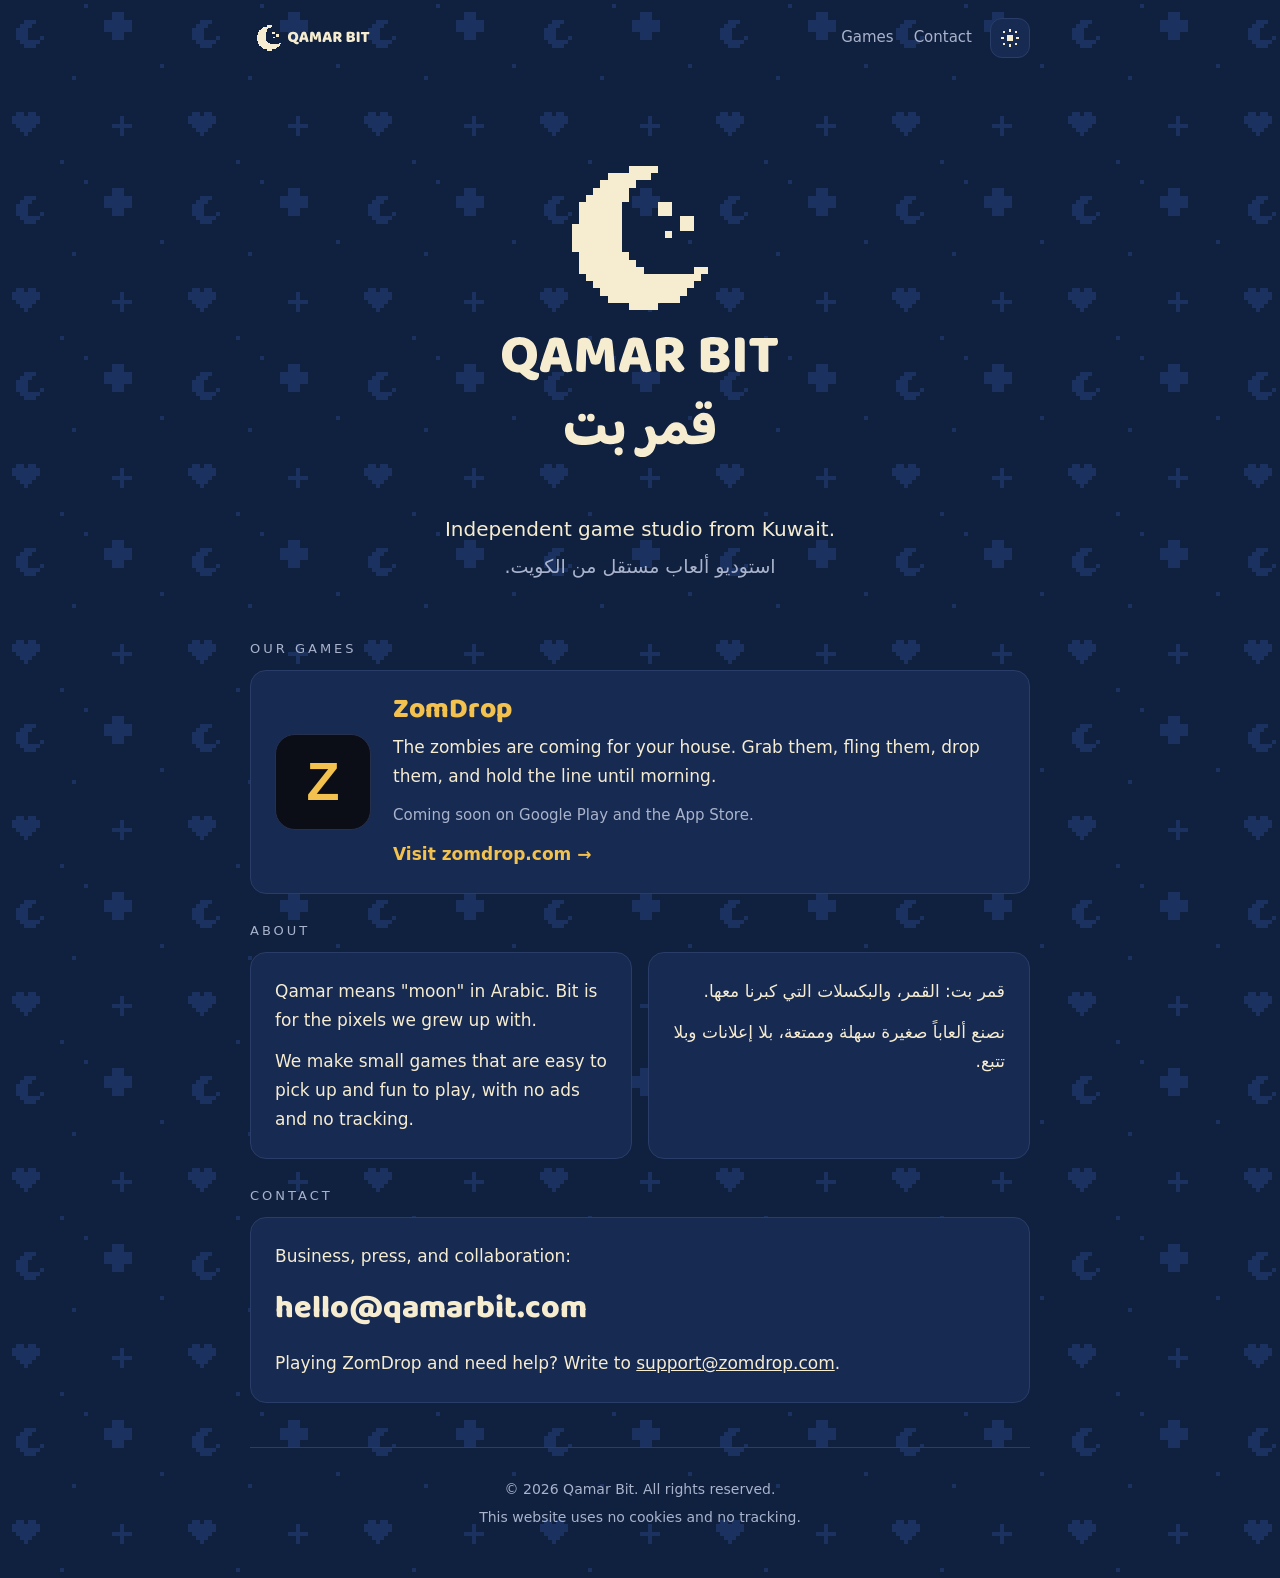
==== index.html @ 86a2d9fe "Add studio website" ====
<!DOCTYPE html>
<html lang="en">
<head>
  <meta charset="utf-8">
  <meta name="viewport" content="width=device-width, initial-scale=1">
  <title>Qamar Bit — Independent game studio from Kuwait</title>
  <meta name="description" content="Qamar Bit is an independent game studio from Kuwait. Makers of ZomDrop.">
  <meta name="theme-color" content="#10203f">
  <link rel="canonical" href="https://qamarbit.com/">

  <meta property="og:type" content="website">
  <meta property="og:site_name" content="Qamar Bit">
  <meta property="og:title" content="Qamar Bit — Independent game studio from Kuwait">
  <meta property="og:description" content="Play by moonlight. Makers of ZomDrop.">
  <meta property="og:url" content="https://qamarbit.com/">
  <meta property="og:image" content="https://qamarbit.com/img/share.png">

  <link rel="icon" type="image/svg+xml" href="img/favicon.svg">
  <link rel="apple-touch-icon" href="img/icon.png">
  <link rel="stylesheet" href="style.css">
</head>
<body>
  <div class="wrap">

    <header class="top">
      <a class="logo" href="/" aria-label="Qamar Bit home">
        <img class="on-dark" src="img/logo-horizontal.svg" alt="Qamar Bit" width="184" height="40">
        <img class="on-light" src="img/logo-horizontal-light.svg" alt="" width="184" height="40">
      </a>
      <nav>
        <a href="#games">Games</a>
        <a href="#contact">Contact</a>
        <button class="theme" id="theme" type="button" aria-label="Switch to light theme" title="Light / dark">
          <svg class="sun" viewBox="0 0 20 20" aria-hidden="true"><rect x="7" y="7" width="6" height="6"/><rect x="9" y="1" width="2" height="3"/><rect x="9" y="16" width="2" height="3"/><rect x="1" y="9" width="3" height="2"/><rect x="16" y="9" width="3" height="2"/><rect x="3" y="3" width="2" height="2"/><rect x="15" y="3" width="2" height="2"/><rect x="3" y="15" width="2" height="2"/><rect x="15" y="15" width="2" height="2"/></svg>
          <svg class="moon" viewBox="0 0 20 20" aria-hidden="true"><path d="M9 2h4v2h-2v2H9v2H8v4h1v2h2v2h4v-2h2v2h-2v2H9v-2H7v-2H5V8h2V4h2z"/></svg>
        </button>
      </nav>
    </header>

    <main>
      <section class="hero">
        <svg xmlns="http://www.w3.org/2000/svg" viewBox="0 0 120 118" role="img" aria-label="Qamar Bit">
<title>Qamar Bit</title>
<path d="M19.514,78.416L22.871,77.826C23.228,77.998 23.606,78.161 24.005,78.315C24.405,78.469 24.808,78.607 25.213,78.73C25.619,78.853 25.994,78.97 26.338,79.08C26.351,79.154 26.357,79.219 26.357,79.274C26.357,79.329 26.357,79.381 26.357,79.431C26.357,80.132 26.176,80.642 25.813,80.961C25.45,81.281 24.974,81.441 24.383,81.441C23.818,81.441 23.234,81.284 22.631,80.971C22.029,80.657 21.414,80.205 20.787,79.615ZM25.675,72.902L25.675,72.902C25.675,74.181 25.419,75.263 24.909,76.148C24.399,77.033 23.704,77.7 22.825,78.149C21.946,78.598 20.947,78.822 19.828,78.822C18.709,78.822 17.71,78.595 16.831,78.14C15.952,77.685 15.26,77.018 14.756,76.139C14.252,75.259 14,74.181 14,72.902C14,71.623 14.258,70.544 14.775,69.665C15.291,68.786 15.989,68.122 16.868,67.673C17.747,67.224 18.734,67 19.828,67C20.922,67 21.912,67.224 22.797,67.673C23.683,68.122 24.383,68.786 24.9,69.665C25.416,70.544 25.675,71.623 25.675,72.902ZM22.355,72.902L22.355,72.902C22.355,71.808 22.127,70.984 21.672,70.43C21.217,69.877 20.603,69.6 19.828,69.6C19.078,69.6 18.472,69.874 18.011,70.421C17.55,70.968 17.32,71.795 17.32,72.902C17.32,74.021 17.55,74.854 18.011,75.401C18.472,75.948 19.084,76.222 19.846,76.222C20.609,76.222 21.217,75.948 21.672,75.401C22.127,74.854 22.355,74.021 22.355,72.902ZM32.134,70.062L32.023,70.062C31.913,70.406 31.79,70.781 31.655,71.187C31.519,71.592 31.378,72.02 31.23,72.468C31.083,72.917 30.941,73.381 30.806,73.861L30.4,75.945C30.327,76.191 30.262,76.431 30.207,76.664C30.151,76.898 30.096,77.119 30.041,77.328C29.985,77.537 29.933,77.74 29.884,77.937C29.835,78.133 29.786,78.324 29.736,78.509C29.577,78.558 29.398,78.607 29.202,78.656C29.005,78.705 28.771,78.73 28.501,78.73C27.886,78.73 27.425,78.622 27.118,78.407C26.81,78.192 26.656,77.894 26.656,77.513C26.656,77.34 26.681,77.168 26.73,76.996C26.779,76.824 26.835,76.621 26.896,76.388C26.995,75.994 27.142,75.487 27.339,74.866C27.536,74.245 27.754,73.575 27.994,72.856C28.233,72.136 28.473,71.432 28.713,70.744C28.953,70.055 29.171,69.438 29.368,68.89C29.564,68.343 29.712,67.941 29.81,67.682C30.019,67.559 30.339,67.443 30.769,67.332C31.2,67.221 31.624,67.166 32.042,67.166C32.657,67.166 33.204,67.255 33.683,67.433C34.163,67.612 34.464,67.898 34.587,68.291C34.808,68.918 35.045,69.653 35.297,70.495C35.549,71.337 35.807,72.216 36.072,73.132C36.336,74.048 36.591,74.94 36.837,75.807C37.083,76.673 37.298,77.451 37.483,78.14C37.335,78.299 37.114,78.435 36.819,78.545C36.524,78.656 36.173,78.711 35.767,78.711C35.165,78.711 34.747,78.61 34.513,78.407C34.28,78.204 34.107,77.894 33.997,77.476L33.536,75.705L33.167,73.806C33.044,73.326 32.921,72.865 32.798,72.422C32.675,71.98 32.558,71.559 32.448,71.159C32.337,70.759 32.232,70.394 32.134,70.062ZM29.017,76.203L30.29,73.713L34.347,73.713L34.735,76.203ZM46.722,75.779L46.722,75.779C46.562,75.902 46.356,76.006 46.104,76.092C45.852,76.179 45.56,76.222 45.228,76.222C44.785,76.222 44.419,76.166 44.13,76.056C43.842,75.945 43.654,75.754 43.568,75.484C43.224,74.39 42.941,73.51 42.72,72.846C42.498,72.183 42.326,71.598 42.203,71.094L42.111,71.094C42.074,71.82 42.046,72.481 42.028,73.077C42.01,73.673 41.997,74.251 41.991,74.811C41.985,75.37 41.973,75.942 41.954,76.526C41.936,77.11 41.908,77.752 41.871,78.453C41.711,78.502 41.502,78.552 41.244,78.601C40.986,78.65 40.728,78.674 40.47,78.674C39.941,78.674 39.523,78.588 39.215,78.416C38.908,78.244 38.754,77.931 38.754,77.476C38.754,77.168 38.767,76.747 38.791,76.212C38.816,75.677 38.85,75.075 38.893,74.405C38.936,73.735 38.979,73.031 39.022,72.293C39.065,71.555 39.111,70.824 39.16,70.098C39.209,69.373 39.252,68.697 39.289,68.07C39.388,67.91 39.603,67.738 39.935,67.553C40.267,67.369 40.734,67.277 41.336,67.277C41.988,67.277 42.501,67.378 42.876,67.581C43.251,67.784 43.519,68.113 43.679,68.568C43.826,68.961 43.986,69.425 44.158,69.96C44.33,70.495 44.502,71.036 44.675,71.583C44.847,72.13 45,72.619 45.136,73.049L45.228,73.049C45.523,72.029 45.821,71.03 46.122,70.052C46.424,69.075 46.691,68.266 46.925,67.627C47.109,67.529 47.349,67.446 47.644,67.378C47.939,67.31 48.259,67.277 48.603,67.277C49.205,67.277 49.697,67.366 50.078,67.544C50.46,67.722 50.681,67.977 50.742,68.309C50.792,68.555 50.844,68.93 50.899,69.434C50.954,69.939 51.013,70.516 51.074,71.168C51.136,71.82 51.197,72.499 51.259,73.206C51.32,73.913 51.379,74.599 51.434,75.263C51.489,75.926 51.535,76.526 51.572,77.061C51.609,77.596 51.634,78.017 51.646,78.324C51.437,78.447 51.219,78.536 50.991,78.592C50.764,78.647 50.472,78.674 50.115,78.674C49.66,78.674 49.27,78.595 48.944,78.435C48.618,78.275 48.443,77.961 48.418,77.494C48.369,76.597 48.332,75.76 48.308,74.986C48.283,74.211 48.265,73.504 48.253,72.865C48.24,72.226 48.222,71.666 48.197,71.187L48.105,71.187C47.982,71.666 47.804,72.269 47.57,72.994C47.337,73.719 47.054,74.648 46.722,75.779ZM58.484,70.062L58.373,70.062C58.263,70.406 58.14,70.781 58.004,71.187C57.869,71.592 57.728,72.02 57.58,72.468C57.433,72.917 57.291,73.381 57.156,73.861L56.75,75.945C56.677,76.191 56.612,76.431 56.557,76.664C56.501,76.898 56.446,77.119 56.391,77.328C56.335,77.537 56.283,77.74 56.234,77.937C56.185,78.133 56.136,78.324 56.086,78.509C55.927,78.558 55.748,78.607 55.552,78.656C55.355,78.705 55.121,78.73 54.851,78.73C54.236,78.73 53.775,78.622 53.467,78.407C53.16,78.192 53.006,77.894 53.006,77.513C53.006,77.34 53.031,77.168 53.08,76.996C53.129,76.824 53.185,76.621 53.246,76.388C53.345,75.994 53.492,75.487 53.689,74.866C53.885,74.245 54.104,73.575 54.344,72.856C54.583,72.136 54.823,71.432 55.063,70.744C55.303,70.055 55.521,69.438 55.718,68.89C55.914,68.343 56.062,67.941 56.16,67.682C56.369,67.559 56.689,67.443 57.119,67.332C57.55,67.221 57.974,67.166 58.392,67.166C59.007,67.166 59.554,67.255 60.033,67.433C60.513,67.612 60.814,67.898 60.937,68.291C61.158,68.918 61.395,69.653 61.647,70.495C61.899,71.337 62.157,72.216 62.422,73.132C62.686,74.048 62.941,74.94 63.187,75.807C63.433,76.673 63.648,77.451 63.832,78.14C63.685,78.299 63.464,78.435 63.169,78.545C62.873,78.656 62.523,78.711 62.117,78.711C61.515,78.711 61.097,78.61 60.863,78.407C60.63,78.204 60.457,77.894 60.347,77.476L59.886,75.705L59.517,73.806C59.394,73.326 59.271,72.865 59.148,72.422C59.025,71.98 58.908,71.559 58.798,71.159C58.687,70.759 58.582,70.394 58.484,70.062ZM55.367,76.203L56.64,73.713L60.697,73.713L61.084,76.203ZM68.535,72.459L69.457,72.459C69.973,72.459 70.397,72.339 70.729,72.1C71.061,71.86 71.227,71.506 71.227,71.039C71.227,70.572 71.077,70.218 70.775,69.979C70.474,69.739 69.998,69.619 69.346,69.619C69.186,69.619 69.045,69.625 68.922,69.637C68.799,69.65 68.67,69.668 68.535,69.693ZM69.789,74.912L65.344,74.912L65.344,68.402C65.344,68.143 65.418,67.944 65.565,67.802C65.713,67.661 65.903,67.547 66.137,67.461C66.555,67.314 67.041,67.206 67.594,67.138C68.147,67.071 68.738,67.037 69.365,67.037C71.061,67.037 72.34,67.397 73.201,68.116C74.061,68.835 74.492,69.797 74.492,71.002C74.492,71.752 74.28,72.422 73.855,73.012C73.431,73.603 72.866,74.067 72.159,74.405C71.452,74.743 70.662,74.912 69.789,74.912ZM69.106,74.193L72.039,73.603C72.309,73.971 72.586,74.334 72.869,74.691C73.152,75.047 73.419,75.392 73.671,75.724C73.923,76.056 74.154,76.363 74.363,76.646C74.572,76.929 74.738,77.174 74.861,77.383C74.738,77.802 74.513,78.127 74.187,78.361C73.862,78.595 73.496,78.711 73.09,78.711C72.561,78.711 72.159,78.595 71.882,78.361C71.605,78.127 71.35,77.82 71.117,77.439ZM65.344,73.658L68.572,73.658L68.572,78.509C68.436,78.545 68.227,78.582 67.944,78.619C67.662,78.656 67.373,78.674 67.078,78.674C66.438,78.674 65.989,78.561 65.731,78.333C65.473,78.106 65.344,77.709 65.344,77.144ZM86.057,71.721L86.057,73.971L82.258,73.971L82.258,71.721ZM84.914,73.971L85.006,72.238C86.088,72.238 86.985,72.355 87.699,72.588C88.412,72.822 88.95,73.16 89.312,73.603C89.675,74.045 89.856,74.592 89.856,75.244C89.856,76.449 89.401,77.347 88.492,77.937C87.582,78.527 86.285,78.822 84.6,78.822C84.317,78.822 83.979,78.81 83.586,78.785C83.192,78.761 82.793,78.714 82.387,78.647C81.981,78.579 81.612,78.484 81.28,78.361C80.604,78.103 80.266,77.654 80.266,77.015L80.266,68.402C80.266,68.143 80.34,67.944 80.487,67.802C80.635,67.661 80.825,67.547 81.059,67.461C81.477,67.314 82.003,67.206 82.636,67.138C83.269,67.071 83.912,67.037 84.563,67.037C86.125,67.037 87.333,67.304 88.187,67.839C89.042,68.374 89.469,69.189 89.469,70.283C89.469,70.898 89.282,71.411 88.907,71.823C88.532,72.235 88,72.542 87.311,72.745C86.623,72.948 85.805,73.049 84.858,73.049L84.748,71.721C85.276,71.721 85.661,71.623 85.9,71.426C86.14,71.23 86.26,70.941 86.26,70.56C86.26,70.228 86.122,69.963 85.845,69.766C85.568,69.57 85.153,69.471 84.6,69.471C84.416,69.471 84.204,69.478 83.964,69.49C83.724,69.502 83.537,69.521 83.401,69.545L83.401,76.222C83.573,76.271 83.798,76.305 84.074,76.323C84.351,76.341 84.606,76.351 84.84,76.351C85.332,76.351 85.741,76.249 86.066,76.046C86.392,75.843 86.555,75.527 86.555,75.097C86.555,74.691 86.417,74.402 86.14,74.23C85.863,74.058 85.455,73.971 84.914,73.971ZM91.685,70.375L94.912,70.375L94.912,78.509C94.777,78.545 94.568,78.582 94.285,78.619C94.003,78.656 93.714,78.674 93.419,78.674C92.779,78.674 92.33,78.561 92.072,78.333C91.814,78.106 91.685,77.709 91.685,77.144ZM94.912,74.635L91.685,74.635L91.685,67.314C91.832,67.289 92.051,67.255 92.34,67.212C92.629,67.169 92.908,67.148 93.179,67.148C93.794,67.148 94.236,67.252 94.507,67.461C94.777,67.67 94.912,68.076 94.912,68.678ZM99.526,69.932L99.526,67.35L105.668,67.35C105.754,67.486 105.831,67.664 105.899,67.885C105.966,68.107 106,68.346 106,68.605C106,69.059 105.899,69.395 105.696,69.61C105.493,69.825 105.219,69.932 104.875,69.932ZM102.92,67.35L102.92,69.932L96.778,69.932C96.692,69.797 96.616,69.619 96.548,69.398C96.48,69.176 96.446,68.937 96.446,68.678C96.446,68.211 96.548,67.873 96.751,67.664C96.954,67.455 97.227,67.35 97.571,67.35ZM99.563,69.434L102.791,69.434L102.791,78.509C102.656,78.545 102.447,78.582 102.164,78.619C101.881,78.656 101.592,78.674 101.297,78.674C100.658,78.674 100.209,78.561 99.951,78.333C99.692,78.106 99.563,77.709 99.563,77.144Z" fill="currentColor"/>
<path d="M77.948,102.765L76.986,102.765L76.986,99.88L78.319,99.88C78.96,99.88 79.567,99.841 80.141,99.762C80.715,99.683 81.193,99.593 81.575,99.492C81.957,99.391 82.182,99.312 82.25,99.256C82.284,99.065 82.309,98.84 82.326,98.581C82.343,98.322 82.351,98.058 82.351,97.788L82.773,98.648C82.525,98.727 82.27,98.778 82.005,98.8C81.741,98.823 81.479,98.834 81.221,98.834C80.197,98.834 79.365,98.595 78.724,98.117C78.083,97.639 77.762,96.877 77.762,95.831C77.762,95.111 77.928,94.484 78.26,93.95C78.591,93.415 79.022,93.002 79.55,92.71C80.079,92.417 80.641,92.271 81.238,92.271C82.126,92.271 82.846,92.516 83.397,93.005C83.948,93.494 84.353,94.152 84.612,94.979C84.871,95.806 85,96.731 85,97.754C85,98.879 84.868,99.751 84.604,100.369C84.339,100.988 83.943,101.427 83.414,101.685C82.694,102.057 81.851,102.329 80.883,102.504C79.916,102.678 78.937,102.765 77.948,102.765ZM81.474,96.455C81.631,96.455 81.792,96.45 81.955,96.438C82.118,96.427 82.278,96.405 82.435,96.371C82.357,95.82 82.205,95.398 81.98,95.105C81.755,94.813 81.468,94.667 81.119,94.667C80.838,94.667 80.599,94.768 80.402,94.97C80.206,95.173 80.107,95.409 80.107,95.679C80.107,95.96 80.231,96.16 80.478,96.278C80.726,96.396 81.058,96.455 81.474,96.455ZM79.77,91.022C79.387,91.022 79.078,90.907 78.842,90.676C78.606,90.446 78.487,90.134 78.487,89.74C78.487,89.346 78.606,89.034 78.842,88.804C79.078,88.573 79.387,88.458 79.77,88.458C80.163,88.458 80.476,88.573 80.706,88.804C80.937,89.034 81.052,89.346 81.052,89.74C81.052,90.134 80.937,90.446 80.706,90.676C80.476,90.907 80.163,91.022 79.77,91.022ZM82.705,91.006C82.312,91.006 82,90.89 81.769,90.66C81.538,90.429 81.423,90.117 81.423,89.723C81.423,89.33 81.538,89.017 81.769,88.787C82,88.556 82.312,88.441 82.705,88.441C83.099,88.441 83.411,88.556 83.642,88.787C83.872,89.017 83.988,89.33 83.988,89.723C83.988,90.117 83.872,90.429 83.642,90.66C83.411,90.89 83.099,91.006 82.705,91.006ZM66.359,102.765L66.359,99.88L66.645,99.88C66.938,99.88 67.18,99.813 67.371,99.678C67.562,99.543 67.72,99.377 67.843,99.18C67.967,98.983 68.074,98.8 68.164,98.632C68.479,98.013 68.825,97.459 69.201,96.97C69.578,96.48 70.003,96.095 70.475,95.814C70.948,95.533 71.488,95.392 72.095,95.392C72.702,95.392 73.256,95.533 73.757,95.814C74.257,96.095 74.674,96.492 75.005,97.003C75.337,97.515 75.554,98.109 75.655,98.783C75.711,99.166 75.849,99.444 76.068,99.619C76.288,99.793 76.667,99.88 77.207,99.88L77.258,99.88L77.258,102.765L77.157,102.765C76.515,102.765 75.984,102.642 75.562,102.394C75.14,102.147 74.82,101.798 74.6,101.348C74.381,100.898 74.243,100.369 74.187,99.762L75.048,100.437C74.924,101.078 74.631,101.624 74.17,102.073C73.709,102.523 73.029,102.748 72.129,102.748C71.611,102.748 71.128,102.672 70.678,102.521C70.228,102.369 69.851,102.147 69.547,101.854C69.244,101.562 69.047,101.202 68.957,100.774L69.429,101.213C69.215,101.629 68.87,101.992 68.392,102.301C67.914,102.611 67.365,102.765 66.747,102.765ZM72.297,100.066C72.601,100.066 72.832,99.99 72.989,99.838C73.147,99.686 73.225,99.498 73.225,99.273C73.225,99.093 73.183,98.916 73.099,98.741C73.014,98.567 72.894,98.426 72.736,98.319C72.579,98.213 72.376,98.159 72.129,98.159C71.769,98.159 71.462,98.286 71.209,98.539C70.956,98.792 70.745,99.087 70.576,99.425C70.79,99.638 71.055,99.799 71.369,99.905C71.684,100.012 71.994,100.066 72.297,100.066ZM77.258,102.765L77.258,99.88C77.37,100.06 77.455,100.268 77.511,100.504C77.567,100.741 77.595,101.011 77.595,101.314C77.595,101.618 77.567,101.894 77.511,102.141C77.455,102.388 77.37,102.597 77.258,102.765ZM62.864,101.787C62.842,101.438 62.769,101.022 62.645,100.538C62.521,100.054 62.369,99.54 62.189,98.994C62.009,98.449 61.813,97.917 61.599,97.4C61.756,97.231 61.964,97.082 62.223,96.953C62.482,96.824 62.786,96.759 63.134,96.759C63.629,96.759 64.014,96.894 64.29,97.164C64.566,97.434 64.788,97.912 64.956,98.598C65.08,99.104 65.181,99.607 65.26,100.108C65.339,100.608 65.389,101.196 65.412,101.871C65.322,102.951 65.066,103.876 64.644,104.646C64.222,105.417 63.677,106.007 63.008,106.418C62.338,106.829 61.588,107.034 60.755,107.034C59.957,107.034 59.316,106.879 58.832,106.57C58.348,106.261 58.106,105.729 58.106,104.975C58.106,104.717 58.16,104.464 58.267,104.216C58.374,103.969 58.5,103.772 58.646,103.626C58.916,103.783 59.186,103.91 59.456,104.005C59.726,104.101 60.002,104.149 60.283,104.149C61.048,104.149 61.647,103.952 62.08,103.558C62.513,103.165 62.774,102.574 62.864,101.787ZM66.357,102.765C65.761,102.765 65.283,102.554 64.923,102.133C64.563,101.711 64.197,101.016 63.826,100.049L64.99,98.834C65.114,99.306 65.311,99.599 65.581,99.711C65.851,99.824 66.166,99.88 66.526,99.88L66.627,99.88L66.627,102.765ZM66.627,102.765L66.627,99.88C66.739,100.06 66.824,100.268 66.88,100.504C66.936,100.741 66.964,101.011 66.964,101.314C66.964,101.618 66.936,101.894 66.88,102.141C66.824,102.388 66.739,102.597 66.627,102.765ZM49.849,102.765L49.849,99.88L50.254,99.88C50.479,99.88 50.715,99.86 50.963,99.821C51.21,99.782 51.438,99.728 51.646,99.661C51.854,99.593 51.997,99.526 52.076,99.458C52.11,99.188 52.099,98.828 52.042,98.379C51.986,97.929 51.91,97.453 51.815,96.953C51.719,96.452 51.626,96.005 51.536,95.612C51.671,95.522 51.862,95.429 52.11,95.333C52.357,95.238 52.616,95.19 52.886,95.19C53.336,95.19 53.69,95.297 53.949,95.51C54.208,95.724 54.404,96.135 54.539,96.742C54.596,96.967 54.638,97.214 54.666,97.484C54.694,97.754 54.714,98.013 54.725,98.26C54.736,98.508 54.742,98.722 54.742,98.902C54.742,99.633 54.649,100.246 54.464,100.741C54.278,101.236 53.921,101.652 53.392,101.989C53.043,102.203 52.585,102.386 52.017,102.537C51.449,102.689 50.884,102.765 50.321,102.765ZM52.903,106.46C52.487,106.46 52.155,106.336 51.907,106.089C51.66,105.842 51.536,105.51 51.536,105.094C51.536,104.677 51.66,104.346 51.907,104.098C52.155,103.851 52.487,103.727 52.903,103.727C53.319,103.727 53.648,103.851 53.89,104.098C54.132,104.346 54.253,104.677 54.253,105.094C54.253,105.51 54.132,105.842 53.89,106.089C53.648,106.336 53.319,106.46 52.903,106.46ZM41.833,103.035C40.18,103.035 38.852,102.844 37.851,102.462C36.85,102.079 36.125,101.522 35.675,100.791C35.225,100.06 35,99.177 35,98.142C35,97.411 35.127,96.807 35.38,96.329C35.633,95.851 36.04,95.612 36.603,95.612C36.862,95.612 37.109,95.648 37.345,95.721C37.581,95.794 37.761,95.876 37.885,95.966C37.851,96.146 37.818,96.39 37.784,96.7C37.75,97.009 37.733,97.282 37.733,97.518C37.733,98.249 37.922,98.803 38.298,99.18C38.675,99.557 39.187,99.813 39.834,99.948C40.481,100.083 41.214,100.15 42.036,100.15C42.767,100.15 43.43,100.08 44.026,99.939C44.623,99.799 45.146,99.621 45.596,99.408C46.045,99.194 46.411,98.986 46.692,98.783L45.832,99.914L45.916,96.59C46.085,96.534 46.262,96.486 46.448,96.447C46.633,96.407 46.85,96.388 47.097,96.388C47.423,96.388 47.716,96.472 47.975,96.641C48.233,96.809 48.374,97.119 48.396,97.569L48.464,98.648C48.498,99.166 48.663,99.501 48.962,99.652C49.26,99.804 49.589,99.88 49.949,99.88L50.117,99.88L50.117,102.765L49.864,102.765C48.908,102.765 48.132,102.577 47.536,102.2C46.94,101.823 46.597,101.252 46.507,100.488L47.941,100.673C47.513,101.224 46.962,101.674 46.287,102.023C45.612,102.372 44.887,102.627 44.111,102.791C43.335,102.954 42.575,103.035 41.833,103.035ZM50.117,102.765L50.117,99.88C50.23,100.06 50.314,100.268 50.37,100.504C50.427,100.741 50.455,101.011 50.455,101.314C50.455,101.618 50.427,101.894 50.37,102.141C50.314,102.388 50.23,102.597 50.117,102.765ZM40.686,95.173C40.303,95.173 39.994,95.058 39.758,94.827C39.522,94.596 39.404,94.284 39.404,93.891C39.404,93.497 39.522,93.185 39.758,92.954C39.994,92.724 40.303,92.608 40.686,92.608C41.08,92.608 41.392,92.724 41.622,92.954C41.853,93.185 41.968,93.497 41.968,93.891C41.968,94.284 41.853,94.596 41.622,94.827C41.392,95.058 41.08,95.173 40.686,95.173ZM43.622,95.156C43.228,95.156 42.916,95.041 42.685,94.81C42.455,94.58 42.339,94.267 42.339,93.874C42.339,93.48 42.455,93.168 42.685,92.937C42.916,92.707 43.228,92.591 43.622,92.591C44.015,92.591 44.327,92.707 44.558,92.937C44.789,93.168 44.904,93.48 44.904,93.874C44.904,94.267 44.789,94.58 44.558,94.81C44.327,95.041 44.015,95.156 43.622,95.156Z" fill="currentColor"/>
<g fill="currentColor" shape-rendering="crispEdges">
<rect x="73.2" y="48.4" width="2.4" height="2.4"/>
<rect x="37.2" y="36.4" width="2.4" height="2.4"/>
<rect x="58.8" y="50.8" width="2.4" height="2.4"/>
<rect x="80.4" y="43.6" width="2.4" height="2.4"/>
<rect x="42" y="29.2" width="2.4" height="2.4"/>
<rect x="44.4" y="43.6" width="2.4" height="2.4"/>
<rect x="46.8" y="46" width="2.4" height="2.4"/>
<rect x="51.6" y="34" width="2.4" height="2.4"/>
<rect x="46.8" y="31.6" width="2.4" height="2.4"/>
<rect x="49.2" y="31.6" width="2.4" height="2.4"/>
<rect x="46.8" y="50.8" width="2.4" height="2.4"/>
<rect x="39.6" y="34" width="2.4" height="2.4"/>
<rect x="51.6" y="36.4" width="2.4" height="2.4"/>
<rect x="66" y="48.4" width="2.4" height="2.4"/>
<rect x="49.2" y="38.8" width="2.4" height="2.4"/>
<rect x="73.2" y="46" width="2.4" height="2.4"/>
<rect x="61.2" y="48.4" width="2.4" height="2.4"/>
<rect x="58.8" y="43.6" width="2.4" height="2.4"/>
<rect x="42" y="31.6" width="2.4" height="2.4"/>
<rect x="44.4" y="46" width="2.4" height="2.4"/>
<rect x="51.6" y="31.6" width="2.4" height="2.4"/>
<rect x="56.4" y="53.2" width="2.4" height="2.4"/>
<rect x="68.4" y="50.8" width="2.4" height="2.4"/>
<rect x="44.4" y="31.6" width="2.4" height="2.4"/>
<rect x="54" y="48.4" width="2.4" height="2.4"/>
<rect x="51.6" y="50.8" width="2.4" height="2.4"/>
<rect x="73.2" y="50.8" width="2.4" height="2.4"/>
<rect x="61.2" y="12.4" width="2.4" height="2.4"/>
<rect x="58.8" y="48.4" width="2.4" height="2.4"/>
<rect x="46.8" y="36.4" width="2.4" height="2.4"/>
<rect x="68.4" y="46" width="2.4" height="2.4"/>
<rect x="44.4" y="34" width="2.4" height="2.4"/>
<rect x="54" y="50.8" width="2.4" height="2.4"/>
<rect x="42" y="24.4" width="2.4" height="2.4"/>
<rect x="46.8" y="29.2" width="2.4" height="2.4"/>
<rect x="51.6" y="41.2" width="2.4" height="2.4"/>
<rect x="46.8" y="38.8" width="2.4" height="2.4"/>
<rect x="56.4" y="43.6" width="2.4" height="2.4"/>
<rect x="42" y="36.4" width="2.4" height="2.4"/>
<rect x="39.6" y="43.6" width="2.4" height="2.4"/>
<rect x="75.6" y="46" width="2.4" height="2.4"/>
<rect x="56.4" y="10" width="2.4" height="2.4"/>
<rect x="44.4" y="38.8" width="2.4" height="2.4"/>
<rect x="54" y="14.8" width="2.4" height="2.4"/>
<rect x="58.8" y="10" width="2.4" height="2.4"/>
<rect x="46.8" y="34" width="2.4" height="2.4"/>
<rect x="61.2" y="50.8" width="2.4" height="2.4"/>
<rect x="49.2" y="19.6" width="2.4" height="2.4"/>
<rect x="66" y="53.2" width="2.4" height="2.4"/>
<rect x="51.6" y="29.2" width="2.4" height="2.4"/>
<rect x="49.2" y="43.6" width="2.4" height="2.4"/>
<rect x="49.2" y="14.8" width="2.4" height="2.4"/>
<rect x="44.4" y="41.2" width="2.4" height="2.4"/>
<rect x="51.6" y="14.8" width="2.4" height="2.4"/>
<rect x="63.6" y="48.4" width="2.4" height="2.4"/>
<rect x="46.8" y="19.6" width="2.4" height="2.4"/>
<rect x="37.2" y="31.6" width="2.4" height="2.4"/>
<rect x="49.2" y="24.4" width="2.4" height="2.4"/>
<rect x="51.6" y="24.4" width="2.4" height="2.4"/>
<rect x="56.4" y="55.6" width="2.4" height="2.4"/>
<rect x="54" y="19.6" width="2.4" height="2.4"/>
<rect x="58.8" y="55.6" width="2.4" height="2.4"/>
<rect x="56.4" y="41.2" width="2.4" height="2.4"/>
<rect x="70.8" y="48.4" width="2.4" height="2.4"/>
<rect x="75.6" y="48.4" width="2.4" height="2.4"/>
<rect x="44.4" y="24.4" width="2.4" height="2.4"/>
<rect x="63.6" y="53.2" width="2.4" height="2.4"/>
<rect x="46.8" y="41.2" width="2.4" height="2.4"/>
<rect x="51.6" y="48.4" width="2.4" height="2.4"/>
<rect x="56.4" y="46" width="2.4" height="2.4"/>
<rect x="39.6" y="24.4" width="2.4" height="2.4"/>
<rect x="42" y="43.6" width="2.4" height="2.4"/>
<rect x="49.2" y="46" width="2.4" height="2.4"/>
<rect x="49.2" y="12.4" width="2.4" height="2.4"/>
<rect x="51.6" y="17.2" width="2.4" height="2.4"/>
<rect x="54" y="41.2" width="2.4" height="2.4"/>
<rect x="46.8" y="22" width="2.4" height="2.4"/>
<rect x="54" y="17.2" width="2.4" height="2.4"/>
<rect x="49.2" y="22" width="2.4" height="2.4"/>
<rect x="46.8" y="17.2" width="2.4" height="2.4"/>
<rect x="56.4" y="12.4" width="2.4" height="2.4"/>
<rect x="51.6" y="26.8" width="2.4" height="2.4"/>
<rect x="49.2" y="50.8" width="2.4" height="2.4"/>
<rect x="49.2" y="17.2" width="2.4" height="2.4"/>
<rect x="58.8" y="12.4" width="2.4" height="2.4"/>
<rect x="56.4" y="50.8" width="2.4" height="2.4"/>
<rect x="51.6" y="12.4" width="2.4" height="2.4"/>
<rect x="63.6" y="50.8" width="2.4" height="2.4"/>
<rect x="46.8" y="26.8" width="2.4" height="2.4"/>
<rect x="54" y="12.4" width="2.4" height="2.4"/>
<rect x="49.2" y="26.8" width="2.4" height="2.4"/>
<rect x="54" y="43.6" width="2.4" height="2.4"/>
<rect x="70.8" y="46" width="2.4" height="2.4"/>
<rect x="51.6" y="22" width="2.4" height="2.4"/>
<rect x="39.6" y="22" width="2.4" height="2.4"/>
<rect x="61.2" y="53.2" width="2.4" height="2.4"/>
<rect x="66" y="50.8" width="2.4" height="2.4"/>
<rect x="42" y="26.8" width="2.4" height="2.4"/>
<rect x="63.6" y="55.6" width="2.4" height="2.4"/>
<rect x="44.4" y="26.8" width="2.4" height="2.4"/>
<rect x="37.2" y="34" width="2.4" height="2.4"/>
<rect x="42" y="34" width="2.4" height="2.4"/>
<rect x="70.8" y="50.8" width="2.4" height="2.4"/>
<rect x="56.4" y="48.4" width="2.4" height="2.4"/>
<rect x="39.6" y="26.8" width="2.4" height="2.4"/>
<rect x="42" y="46" width="2.4" height="2.4"/>
<rect x="44.4" y="17.2" width="2.4" height="2.4"/>
<rect x="58.8" y="53.2" width="2.4" height="2.4"/>
<rect x="66" y="46" width="2.4" height="2.4"/>
<rect x="42" y="22" width="2.4" height="2.4"/>
<rect x="44.4" y="22" width="2.4" height="2.4"/>
<rect x="54" y="38.8" width="2.4" height="2.4"/>
<rect x="42" y="38.8" width="2.4" height="2.4"/>
<rect x="51.6" y="46" width="2.4" height="2.4"/>
<rect x="39.6" y="36.4" width="2.4" height="2.4"/>
<rect x="46.8" y="14.8" width="2.4" height="2.4"/>
<rect x="39.6" y="31.6" width="2.4" height="2.4"/>
<rect x="78" y="46" width="2.4" height="2.4"/>
<rect x="49.2" y="48.4" width="2.4" height="2.4"/>
<rect x="70.8" y="53.2" width="2.4" height="2.4"/>
<rect x="44.4" y="36.4" width="2.4" height="2.4"/>
<rect x="46.8" y="24.4" width="2.4" height="2.4"/>
<rect x="39.6" y="41.2" width="2.4" height="2.4"/>
<rect x="56.4" y="14.8" width="2.4" height="2.4"/>
<rect x="49.2" y="34" width="2.4" height="2.4"/>
<rect x="51.6" y="19.6" width="2.4" height="2.4"/>
<rect x="49.2" y="53.2" width="2.4" height="2.4"/>
<rect x="61.2" y="55.6" width="2.4" height="2.4"/>
<rect x="46.8" y="43.6" width="2.4" height="2.4"/>
<rect x="54" y="46" width="2.4" height="2.4"/>
<rect x="44.4" y="19.6" width="2.4" height="2.4"/>
<rect x="61.2" y="10" width="2.4" height="2.4"/>
<rect x="51.6" y="38.8" width="2.4" height="2.4"/>
<rect x="54" y="53.2" width="2.4" height="2.4"/>
<rect x="51.6" y="43.6" width="2.4" height="2.4"/>
<rect x="49.2" y="36.4" width="2.4" height="2.4"/>
<rect x="39.6" y="29.2" width="2.4" height="2.4"/>
<rect x="49.2" y="29.2" width="2.4" height="2.4"/>
<rect x="63.6" y="46" width="2.4" height="2.4"/>
<rect x="46.8" y="48.4" width="2.4" height="2.4"/>
<rect x="42" y="19.6" width="2.4" height="2.4"/>
<rect x="63.6" y="10" width="2.4" height="2.4"/>
<rect x="42" y="41.2" width="2.4" height="2.4"/>
<rect x="49.2" y="41.2" width="2.4" height="2.4"/>
<rect x="37.2" y="29.2" width="2.4" height="2.4"/>
<rect x="61.2" y="46" width="2.4" height="2.4"/>
<rect x="58.8" y="46" width="2.4" height="2.4"/>
<rect x="44.4" y="48.4" width="2.4" height="2.4"/>
<rect x="68.4" y="48.4" width="2.4" height="2.4"/>
<rect x="44.4" y="29.2" width="2.4" height="2.4"/>
<rect x="78" y="43.6" width="2.4" height="2.4"/>
<rect x="68.4" y="53.2" width="2.4" height="2.4"/>
<rect x="51.6" y="53.2" width="2.4" height="2.4"/>
<rect x="39.6" y="38.8" width="2.4" height="2.4"/>
<rect x="66" y="22" width="4.8" height="4.8"/>
<rect x="73.2" y="26.8" width="4.8" height="4.8"/>
<rect x="68.4" y="31.6" width="2.4" height="2.4"/>
</g>
</svg>
        <p class="tag">Independent game studio from Kuwait.</p>
        <p class="tag-ar" lang="ar" dir="rtl">استوديو ألعاب مستقل من الكويت.</p>
      </section>

      <section id="games">
        <p class="label">Our games</p>
        <a class="card game" href="https://zomdrop.com">
          <div class="badge" aria-hidden="true">Z</div>
          <div>
            <h3>ZomDrop</h3>
            <p>The zombies are coming for your house. Grab them, fling them, drop them, and hold the line until morning.</p>
            <p class="soon">Coming soon on Google Play and the App Store.</p>
            <p class="go">Visit zomdrop.com &rarr;</p>
          </div>
        </a>
      </section>

      <section>
        <p class="label">About</p>
        <div class="two">
          <div class="card">
            <p>Qamar means "moon" in Arabic. Bit is for the pixels we grew up with.</p>
            <p>We make small games that are easy to pick up and fun to play, with no ads and no tracking.</p>
          </div>
          <div class="card" lang="ar" dir="rtl">
            <p>قمر بت: القمر، والبكسلات التي كبرنا معها.</p>
            <p>نصنع ألعاباً صغيرة سهلة وممتعة، بلا إعلانات وبلا تتبع.</p>
          </div>
        </div>
      </section>

      <section id="contact">
        <p class="label">Contact</p>
        <div class="card">
          <p>Business, press, and collaboration:</p>
          <p><a class="mail" href="mailto:hello@qamarbit.com">hello@qamarbit.com</a></p>
          <p>Playing ZomDrop and need help? Write to <a href="mailto:support@zomdrop.com">support@zomdrop.com</a>.</p>
        </div>
      </section>
    </main>

    <footer>
      <p>&copy; 2026 Qamar Bit. All rights reserved.</p>
      <p>This website uses no cookies and no tracking.</p>
    </footer>

  </div>

<script>
// Theme switch: dark by default, light after a click. Nothing is stored.
(function () {
  var btn = document.getElementById('theme'), root = document.documentElement;
  var meta = document.querySelector('meta[name="theme-color"]');
  btn.addEventListener('click', function () {
    var light = root.getAttribute('data-theme') !== 'light';
    if (light) root.setAttribute('data-theme', 'light'); else root.removeAttribute('data-theme');
    btn.setAttribute('aria-label', light ? 'Switch to dark theme' : 'Switch to light theme');
    if (meta) meta.setAttribute('content', light ? '#f6ecd0' : '#10203f');
  });
})();
</script>
<script>
(function () {
  var svg = document.querySelector('.hero svg');
  if (!svg || !svg.animate) return;
  var all = Array.prototype.slice.call(svg.querySelectorAll('g rect'));
  var loose = all.slice(-3), body = all.slice(0, -3);
  var texts = Array.prototype.slice.call(svg.querySelectorAll('path'));
  var running = [];
  var cursors = texts.map(function () {
    var r = document.createElementNS('http://www.w3.org/2000/svg', 'rect');
    r.setAttribute('width', 2.6); r.setAttribute('fill', 'currentColor'); r.style.opacity = 0;
    svg.appendChild(r);
    return r;
  });
  var ys = body.map(function (r) { return +r.getAttribute('y'); });
  var xs = body.map(function (r) { return +r.getAttribute('x'); });
  var maxY = Math.max.apply(null, ys), minX = Math.min.apply(null, xs);
  var cell = +body[0].getAttribute('width');

  function play() {
    running.forEach(function (a) { a.cancel(); });
    running = [];
    var moonEnd = 0;
    body.forEach(function (r) {
      var row = Math.round((maxY - +r.getAttribute('y')) / cell);
      var col = Math.round((+r.getAttribute('x') - minX) / cell);
      var delay = 150 + row * 55 + col * 14;
      moonEnd = Math.max(moonEnd, delay + 380);
      running.push(r.animate(
        [ { transform: 'translateY(-70px)', opacity: 0 },
          { transform: 'translateY(-70px)', opacity: 1, offset: 0.01 },
          { transform: 'translateY(2px)', opacity: 1, offset: 0.8 },
          { transform: 'translateY(0)', opacity: 1 } ],
        { duration: 380, delay: delay, easing: 'cubic-bezier(.3,0,.6,1)', fill: 'backwards' }));
    });
    loose.forEach(function (r, i) {
      var d = moonEnd + 80 + i * 130;
      running.push(r.animate(
        [ { transform: 'scale(0)', opacity: 0 }, { transform: 'scale(1.5)', opacity: 1, offset: 0.6 }, { transform: 'scale(1)', opacity: 1 } ],
        { duration: 320, delay: d, easing: 'ease-out', fill: 'backwards' }));
      running.push(r.animate([ { opacity: 1 }, { opacity: .25 }, { opacity: 1 } ],
        { duration: 500, delay: d + 700 + i * 90, easing: 'ease-in-out' }));
    });
    var t0 = moonEnd + 420;
    var plan = [ { steps: 9, dur: 450, delay: t0, rtl: false }, { steps: 5, dur: 300, delay: t0 + 380, rtl: true } ];
    texts.forEach(function (p, i) {
      var c = plan[i], bb = p.getBBox();
      var from = c.rtl ? 'inset(-10% -5% -10% 100%)' : 'inset(-10% 100% -10% -5%)';
      running.push(p.animate([ { clipPath: from }, { clipPath: 'inset(-10% -5% -10% -5%)' } ],
        { duration: c.dur, delay: c.delay, easing: 'steps(' + c.steps + ', end)', fill: 'backwards' }));
      var cur = cursors[i];
      cur.setAttribute('y', bb.y); cur.setAttribute('height', bb.height * (c.rtl ? 1 : 0.8));
      cur.setAttribute('x', c.rtl ? bb.x + bb.width - 2.6 : bb.x);
      var dx = (c.rtl ? -1 : 1) * bb.width;
      running.push(cur.animate(
        [ { transform: 'translateX(0)', opacity: 1 }, { transform: 'translateX(' + dx + 'px)', opacity: 1 } ],
        { duration: c.dur, delay: c.delay, easing: 'steps(' + c.steps + ', end)' }));
    });
  }
  svg.addEventListener('click', play);
  // Start only once the browser is really drawing frames. If it never does
  // (background tab, frozen page), the logo simply stays visible and static.
  requestAnimationFrame(function () { requestAnimationFrame(play); });
})();
</script>
</body>
</html>
---- style.css ----
@font-face {
  font-family: "Baloo Bhaijaan 2";
  src: url("fonts/BalooBhaijaan2-ExtraBold.ttf") format("truetype");
  font-weight: 800;
  font-display: swap;
}

/* Dark is the default theme. Light is switched on by the button in the header. */
:root {
  --bg: #10203f;
  --fg: #f6ecd0;
  --card: #172a52;
  --line: #2a3d68;
  --muted: #a9b3cc;
  --accent: #f2c14e;
  --pattern: url("img/pattern.svg");
  color-scheme: dark;
}
:root[data-theme="light"] {
  --bg: #f6ecd0;
  --fg: #10203f;
  --card: #fcf7e8;
  --line: #dccfa6;
  --muted: #55607e;
  --accent: #946500;
  --pattern: url("img/pattern-light.svg");
  color-scheme: light;
}

* { box-sizing: border-box; }
html { -webkit-text-size-adjust: 100%; scroll-behavior: smooth; }

body {
  margin: 0;
  background: var(--bg) var(--pattern);
  color: var(--fg);
  font-family: system-ui, -apple-system, "Segoe UI", Roboto, "Noto Sans", "Noto Sans Arabic", Tahoma, Arial, sans-serif;
  font-size: 17px;
  line-height: 1.7;
  transition: background-color .25s, color .25s;
}

a { color: var(--fg); }
h1, h2, h3, .display { font-family: "Baloo Bhaijaan 2", system-ui, sans-serif; font-weight: 800; line-height: 1.2; }

.wrap { max-width: 820px; margin: 0 auto; padding: 0 20px; }

/* ---------- header ---------- */
.top { display: flex; align-items: center; justify-content: space-between; padding: 18px 0; }
.top .logo img { height: 34px; width: auto; display: block; }
.top .logo .on-light { display: none; }
:root[data-theme="light"] .top .logo .on-dark { display: none; }
:root[data-theme="light"] .top .logo .on-light { display: block; }
.top nav { display: flex; align-items: center; }
.top nav a { margin-inline-start: 20px; color: var(--muted); text-decoration: none; font-size: 15px; }
.top nav a:hover, .top nav a:focus { color: var(--fg); }

.theme {
  margin-inline-start: 18px;
  width: 40px; height: 40px;
  display: inline-flex; align-items: center; justify-content: center;
  background: var(--card); color: var(--fg);
  border: 1px solid var(--line); border-radius: 12px;
  cursor: pointer; padding: 0;
}
.theme:hover, .theme:focus-visible { border-color: var(--accent); }
.theme svg { width: 20px; height: 20px; display: block; fill: currentColor; }
.theme .sun { display: block; }
.theme .moon { display: none; }
:root[data-theme="light"] .theme .sun { display: none; }
:root[data-theme="light"] .theme .moon { display: block; }

/* ---------- hero ---------- */
.hero { text-align: center; padding: 34px 0 30px; }
.hero svg { width: min(78vw, 360px); height: auto; display: block; margin: 0 auto; cursor: pointer; color: var(--fg); }
.hero svg rect, .hero svg path { transform-box: fill-box; transform-origin: center; }
.hero .tag { margin: 22px 0 0; font-size: 20px; }
.hero .tag-ar { margin: 4px 0 0; font-size: 19px; color: var(--muted); text-align: center; }

/* ---------- sections ---------- */
section { margin: 26px 0; }
.label { font-size: 13px; letter-spacing: 3px; text-transform: uppercase; color: var(--muted); margin: 0 0 10px; }

.card {
  background: var(--card);
  border: 1px solid var(--line);
  border-radius: 16px;
  padding: 24px;
  transition: background-color .25s, border-color .15s, transform .15s;
}
.card p { margin: 0 0 12px; }
.card p:last-child { margin-bottom: 0; }

.game { display: flex; gap: 22px; align-items: center; text-decoration: none; }
.game:hover, .game:focus { border-color: var(--accent); transform: translateY(-2px); }
.game .badge {
  flex: none; width: 96px; height: 96px; border-radius: 20px;
  background: #0b0e17; border: 1px solid #26304d;
  display: flex; align-items: center; justify-content: center;
  font-family: Arial, sans-serif; font-weight: 900; font-size: 54px; color: #f2c14e;
}
.game h3 { margin: 0 0 4px; font-size: 28px; color: var(--accent); }
.game .soon { color: var(--muted); font-size: 15px; }
.game .go { color: var(--accent); font-weight: 700; }

.two { display: grid; grid-template-columns: 1fr 1fr; gap: 16px; }
[dir="rtl"] { text-align: right; }

.mail { font-family: "Baloo Bhaijaan 2", system-ui, sans-serif; font-weight: 800; font-size: clamp(22px, 6vw, 32px); text-decoration: none; }
.mail:hover, .mail:focus { color: var(--accent); }

footer { margin-top: 44px; padding: 26px 0 44px; border-top: 1px solid var(--line); text-align: center; color: var(--muted); font-size: 14px; }
footer p { margin: 4px 0; }

@media (max-width: 640px) {
  .two { grid-template-columns: 1fr; }
  .game { flex-direction: column; text-align: center; }
  .top .logo img { height: 26px; }
  .top nav a { margin-inline-start: 14px; }
  .theme { margin-inline-start: 12px; }
}
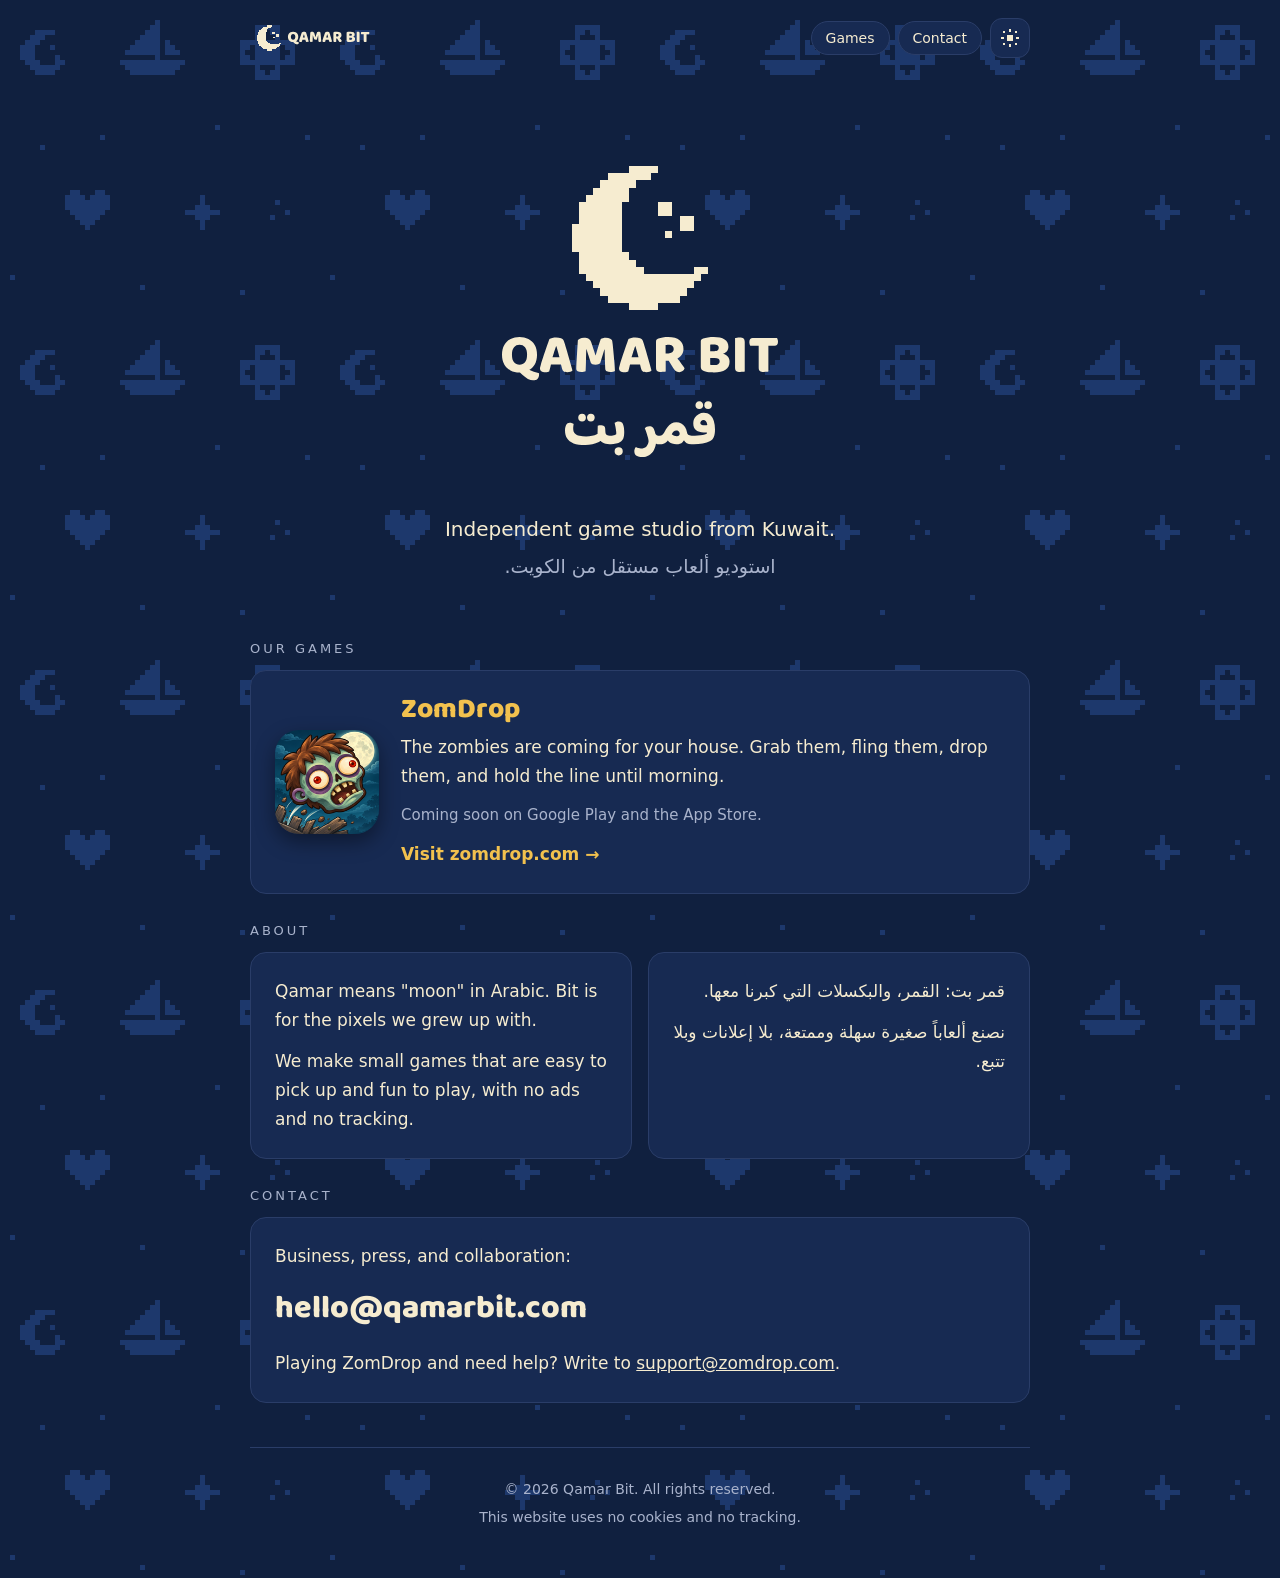
==== commit d697f423: "Add files via upload" ====
--- a/index.html
+++ b/index.html
@@ -210,7 +210,7 @@
       <section id="games">
         <p class="label">Our games</p>
         <a class="card game" href="https://zomdrop.com">
-          <div class="badge" aria-hidden="true">Z</div>
+          <img class="badge" src="img/zomdrop-icon.png" alt="ZomDrop app icon" width="104" height="104">
           <div>
             <h3>ZomDrop</h3>
             <p>The zombies are coming for your house. Grab them, fling them, drop them, and hold the line until morning.</p>
--- a/style.css
+++ b/style.css
@@ -52,11 +52,23 @@
 :root[data-theme="light"] .top .logo .on-dark { display: none; }
 :root[data-theme="light"] .top .logo .on-light { display: block; }
 .top nav { display: flex; align-items: center; }
-.top nav a { margin-inline-start: 20px; color: var(--muted); text-decoration: none; font-size: 15px; }
-.top nav a:hover, .top nav a:focus { color: var(--fg); }
+.top nav { gap: 8px; }
+/* nav links look like buttons: a soft frame so it is clear they can be tapped */
+.top nav a {
+  display: inline-block;
+  padding: 7px 14px;
+  border: 1px solid var(--line);
+  border-radius: 999px;
+  background: var(--card);
+  color: var(--fg);
+  text-decoration: none;
+  font-size: 14px;
+  line-height: 1.3;
+  transition: border-color .15s, color .15s;
+}
+.top nav a:hover, .top nav a:focus-visible { border-color: var(--accent); color: var(--accent); }
 
 .theme {
-  margin-inline-start: 18px;
   width: 40px; height: 40px;
   display: inline-flex; align-items: center; justify-content: center;
   background: var(--card); color: var(--fg);
@@ -94,10 +106,8 @@
 .game { display: flex; gap: 22px; align-items: center; text-decoration: none; }
 .game:hover, .game:focus { border-color: var(--accent); transform: translateY(-2px); }
 .game .badge {
-  flex: none; width: 96px; height: 96px; border-radius: 20px;
-  background: #0b0e17; border: 1px solid #26304d;
-  display: flex; align-items: center; justify-content: center;
-  font-family: Arial, sans-serif; font-weight: 900; font-size: 54px; color: #f2c14e;
+  flex: none; width: 104px; height: 104px; border-radius: 24px;
+  display: block; box-shadow: 0 8px 20px #0006;
 }
 .game h3 { margin: 0 0 4px; font-size: 28px; color: var(--accent); }
 .game .soon { color: var(--muted); font-size: 15px; }
@@ -116,6 +126,6 @@
   .two { grid-template-columns: 1fr; }
   .game { flex-direction: column; text-align: center; }
   .top .logo img { height: 26px; }
-  .top nav a { margin-inline-start: 14px; }
-  .theme { margin-inline-start: 12px; }
+  .top nav { gap: 6px; }
+  .top nav a { padding: 6px 11px; }
 }
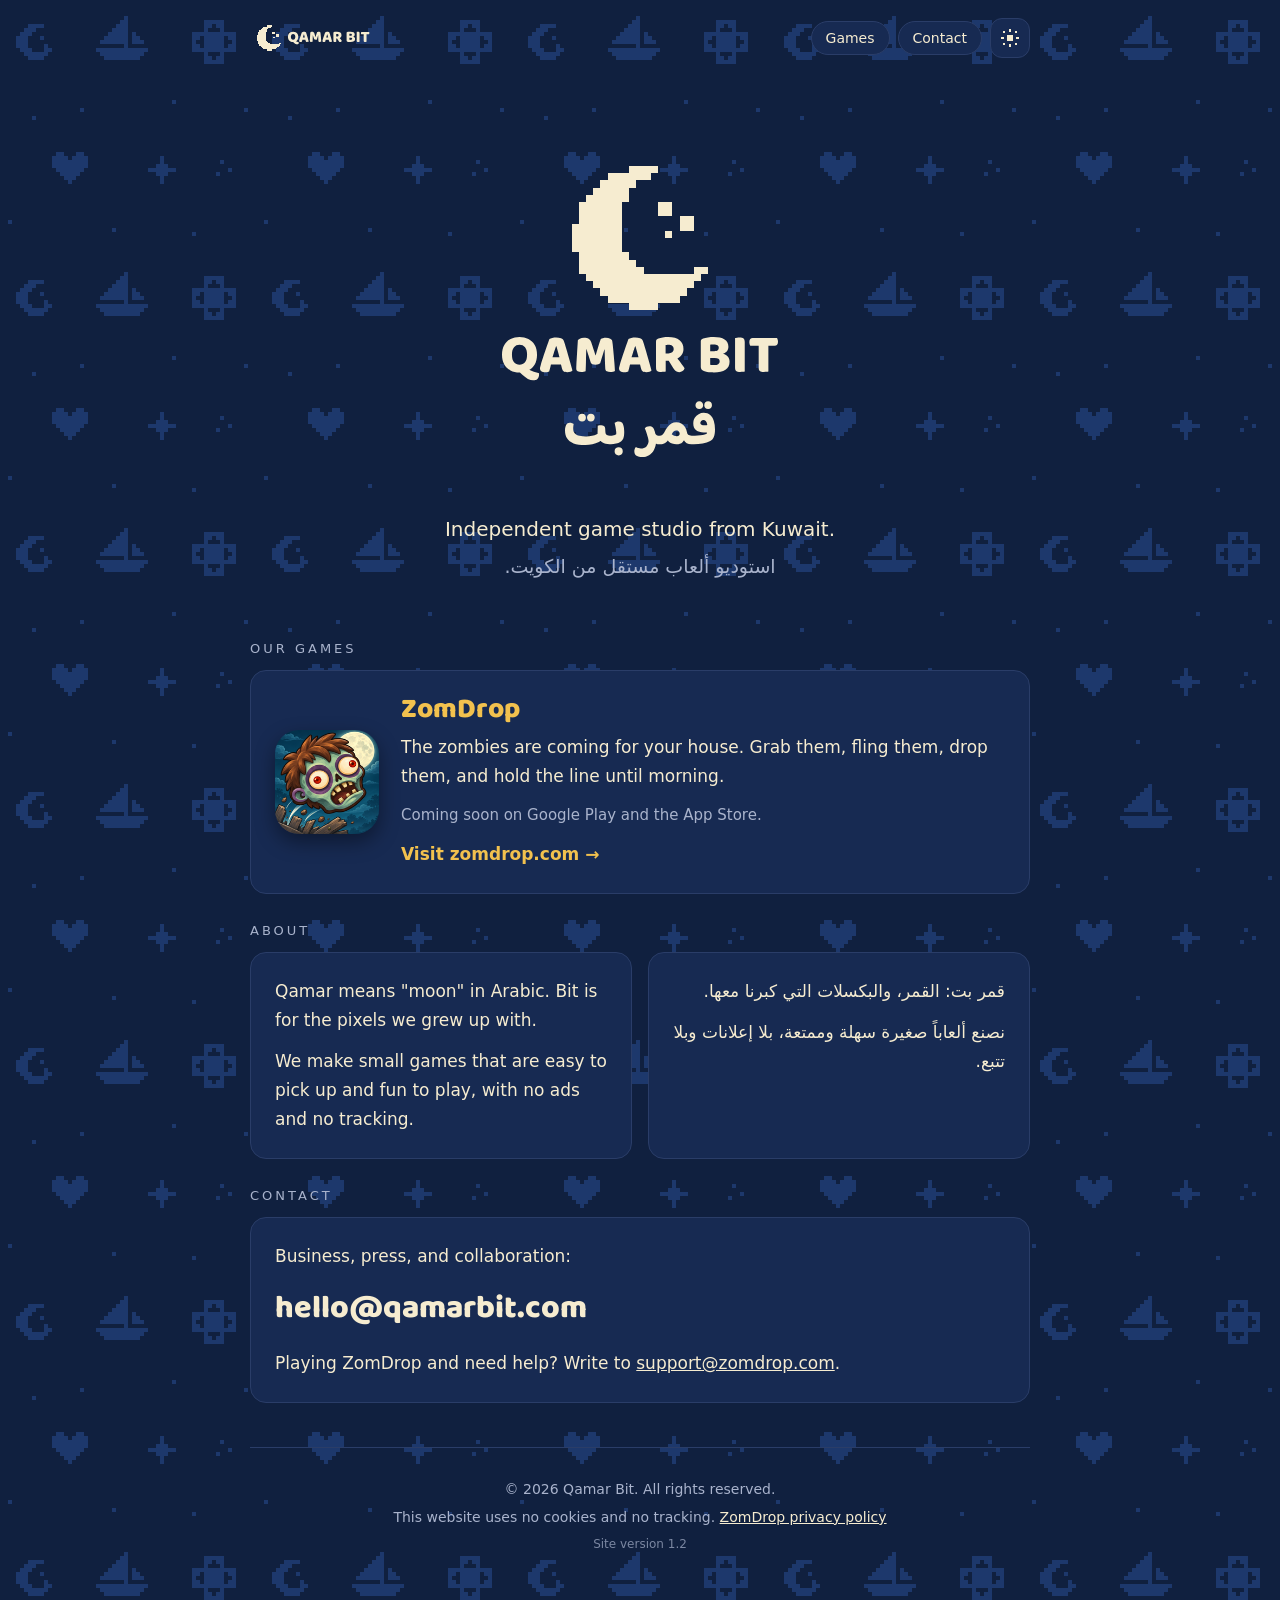
==== commit a62da273: "Site version 1.2" ====
--- a/index.html
+++ b/index.html
@@ -246,7 +246,8 @@
 
     <footer>
       <p>&copy; 2026 Qamar Bit. All rights reserved.</p>
-      <p>This website uses no cookies and no tracking.</p>
+      <p>This website uses no cookies and no tracking. <a href="https://zomdrop.com/privacy.html">ZomDrop privacy policy</a></p>
+      <p class="ver">Site version 1.2</p>
     </footer>
 
   </div>
--- a/style.css
+++ b/style.css
@@ -129,3 +129,5 @@
   .top nav { gap: 6px; }
   .top nav a { padding: 6px 11px; }
 }
+
+footer .ver { font-size: 12px; opacity: .7; }
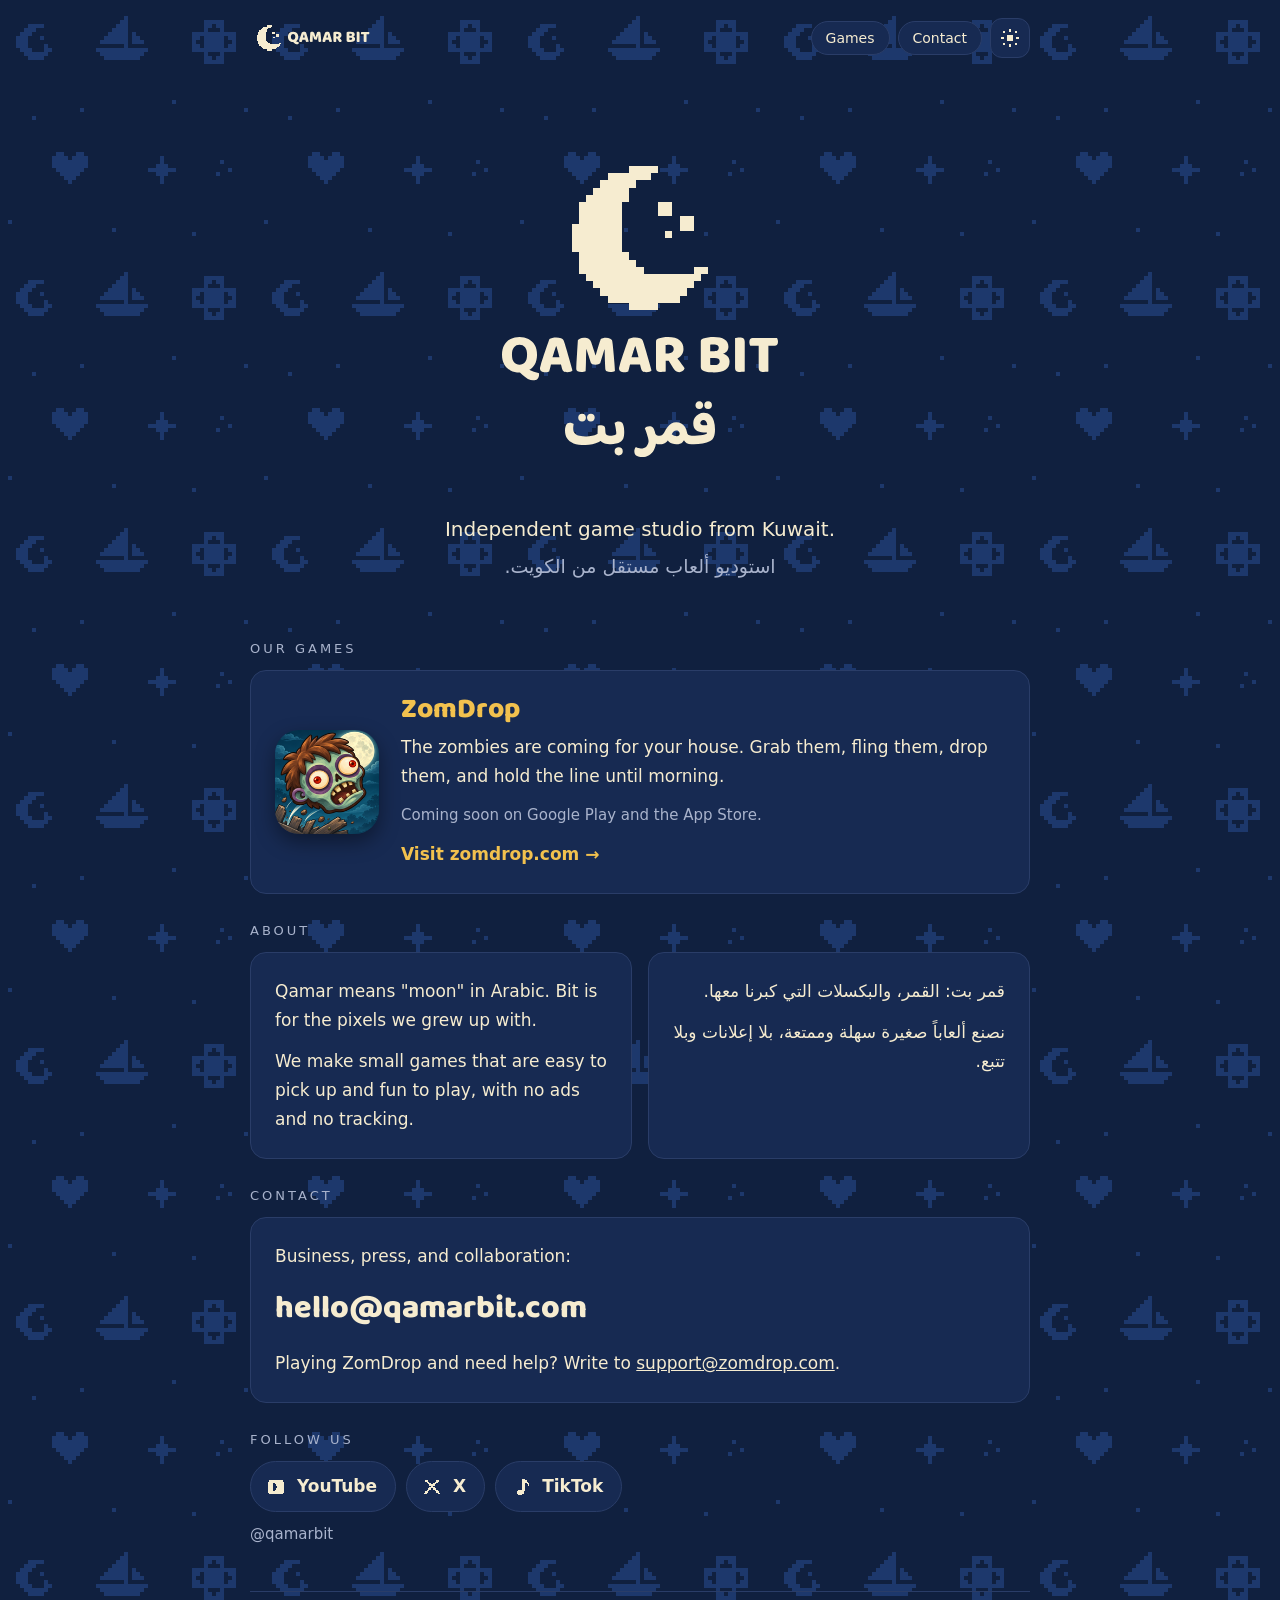
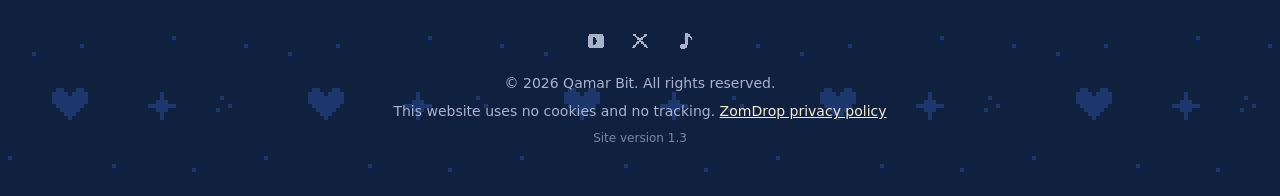
==== commit 5dae95d0: "Site version 1.3" ====
--- a/index.html
+++ b/index.html
@@ -20,6 +20,12 @@
   <link rel="stylesheet" href="style.css">
 </head>
 <body>
+  <!-- pixel icons for the social links, drawn on a 16x16 grid like the theme button (not the platforms' own logos) -->
+  <svg width="0" height="0" style="position:absolute" aria-hidden="true">
+    <symbol id="i-youtube" viewBox="0 0 16 16"><path fill-rule="evenodd" d="M2 4h1V3h10v1h1v8h-1v1H3v-1H2zM6 5v6h1v-1h1V9h1V7H8V6H7V5z"/></symbol>
+    <symbol id="i-x" viewBox="0 0 16 16"><path d="M3 3h2v1H3zM11 3h2v1h-2zM4 4h2v1H4zM10 4h2v1h-2zM5 5h2v1H5zM9 5h2v1H9zM6 6h2v1H6zM8 6h2v1H8zM7 7h2v1H7zM8 8h2v1H8zM6 8h2v1H6zM9 9h2v1H9zM5 9h2v1H5zM10 10h2v1h-2zM4 10h2v1H4zM11 11h2v1h-2zM3 11h2v1H3zM12 12h2v1h-2zM2 12h2v1H2z"/></symbol>
+    <symbol id="i-tiktok" viewBox="0 0 16 16"><path d="M9 2h2v9H9zM11 3h1v1h1v1h1v2h-1V6h-1V5h-1zM6 10h3v1h1v2H9v1H6v-1H5v-2h1z"/></symbol>
+  </svg>
   <div class="wrap">
 
     <header class="top">
@@ -242,12 +248,27 @@
           <p>Playing ZomDrop and need help? Write to <a href="mailto:support@zomdrop.com">support@zomdrop.com</a>.</p>
         </div>
       </section>
+
+      <section id="follow">
+        <p class="label">Follow us</p>
+        <div class="social">
+          <a href="https://www.youtube.com/@qamarbit" rel="me noopener" target="_blank"><svg aria-hidden="true"><use href="#i-youtube"/></svg><span>YouTube</span></a>
+          <a href="https://x.com/qamarbit" rel="me noopener" target="_blank"><svg aria-hidden="true"><use href="#i-x"/></svg><span>X</span></a>
+          <a href="https://www.tiktok.com/@qamarbit" rel="me noopener" target="_blank"><svg aria-hidden="true"><use href="#i-tiktok"/></svg><span>TikTok</span></a>
+        </div>
+        <p class="handle">@qamarbit</p>
+      </section>
     </main>
 
     <footer>
+      <p class="mini">
+        <a href="https://www.youtube.com/@qamarbit" rel="me noopener" target="_blank" aria-label="Qamar Bit on YouTube"><svg aria-hidden="true"><use href="#i-youtube"/></svg></a>
+        <a href="https://x.com/qamarbit" rel="me noopener" target="_blank" aria-label="Qamar Bit on X"><svg aria-hidden="true"><use href="#i-x"/></svg></a>
+        <a href="https://www.tiktok.com/@qamarbit" rel="me noopener" target="_blank" aria-label="Qamar Bit on TikTok"><svg aria-hidden="true"><use href="#i-tiktok"/></svg></a>
+      </p>
       <p>&copy; 2026 Qamar Bit. All rights reserved.</p>
       <p>This website uses no cookies and no tracking. <a href="https://zomdrop.com/privacy.html">ZomDrop privacy policy</a></p>
-      <p class="ver">Site version 1.2</p>
+      <p class="ver">Site version 1.3</p>
     </footer>
 
   </div>
--- a/style.css
+++ b/style.css
@@ -131,3 +131,20 @@
 }
 
 footer .ver { font-size: 12px; opacity: .7; }
+
+/* ---------- social links (pixel icons from the symbols at the top of the page) ---------- */
+.social { display: flex; flex-wrap: wrap; gap: 10px; }
+.social a {
+  display: inline-flex; align-items: center; gap: 10px;
+  padding: 10px 18px 10px 14px;
+  background: var(--card); border: 1px solid var(--line); border-radius: 999px;
+  color: var(--fg); text-decoration: none; font-weight: 700;
+  transition: border-color .15s, color .15s, transform .15s;
+}
+.social a:hover, .social a:focus-visible { border-color: var(--accent); color: var(--accent); transform: translateY(-2px); }
+.social svg, footer .mini svg { width: 22px; height: 22px; display: block; fill: currentColor; shape-rendering: crispEdges; }
+#follow .handle { margin: 10px 0 0; color: var(--muted); font-size: 15px; }
+@media (max-width: 400px) { .social { gap: 7px; } .social a { gap: 7px; padding: 9px 12px 9px 10px; font-size: 15px; } }
+footer .mini { display: flex; justify-content: center; gap: 6px; margin-bottom: 12px; }
+footer .mini a { display: inline-flex; padding: 8px; border-radius: 10px; color: var(--muted); }
+footer .mini a:hover, footer .mini a:focus-visible { color: var(--accent); }
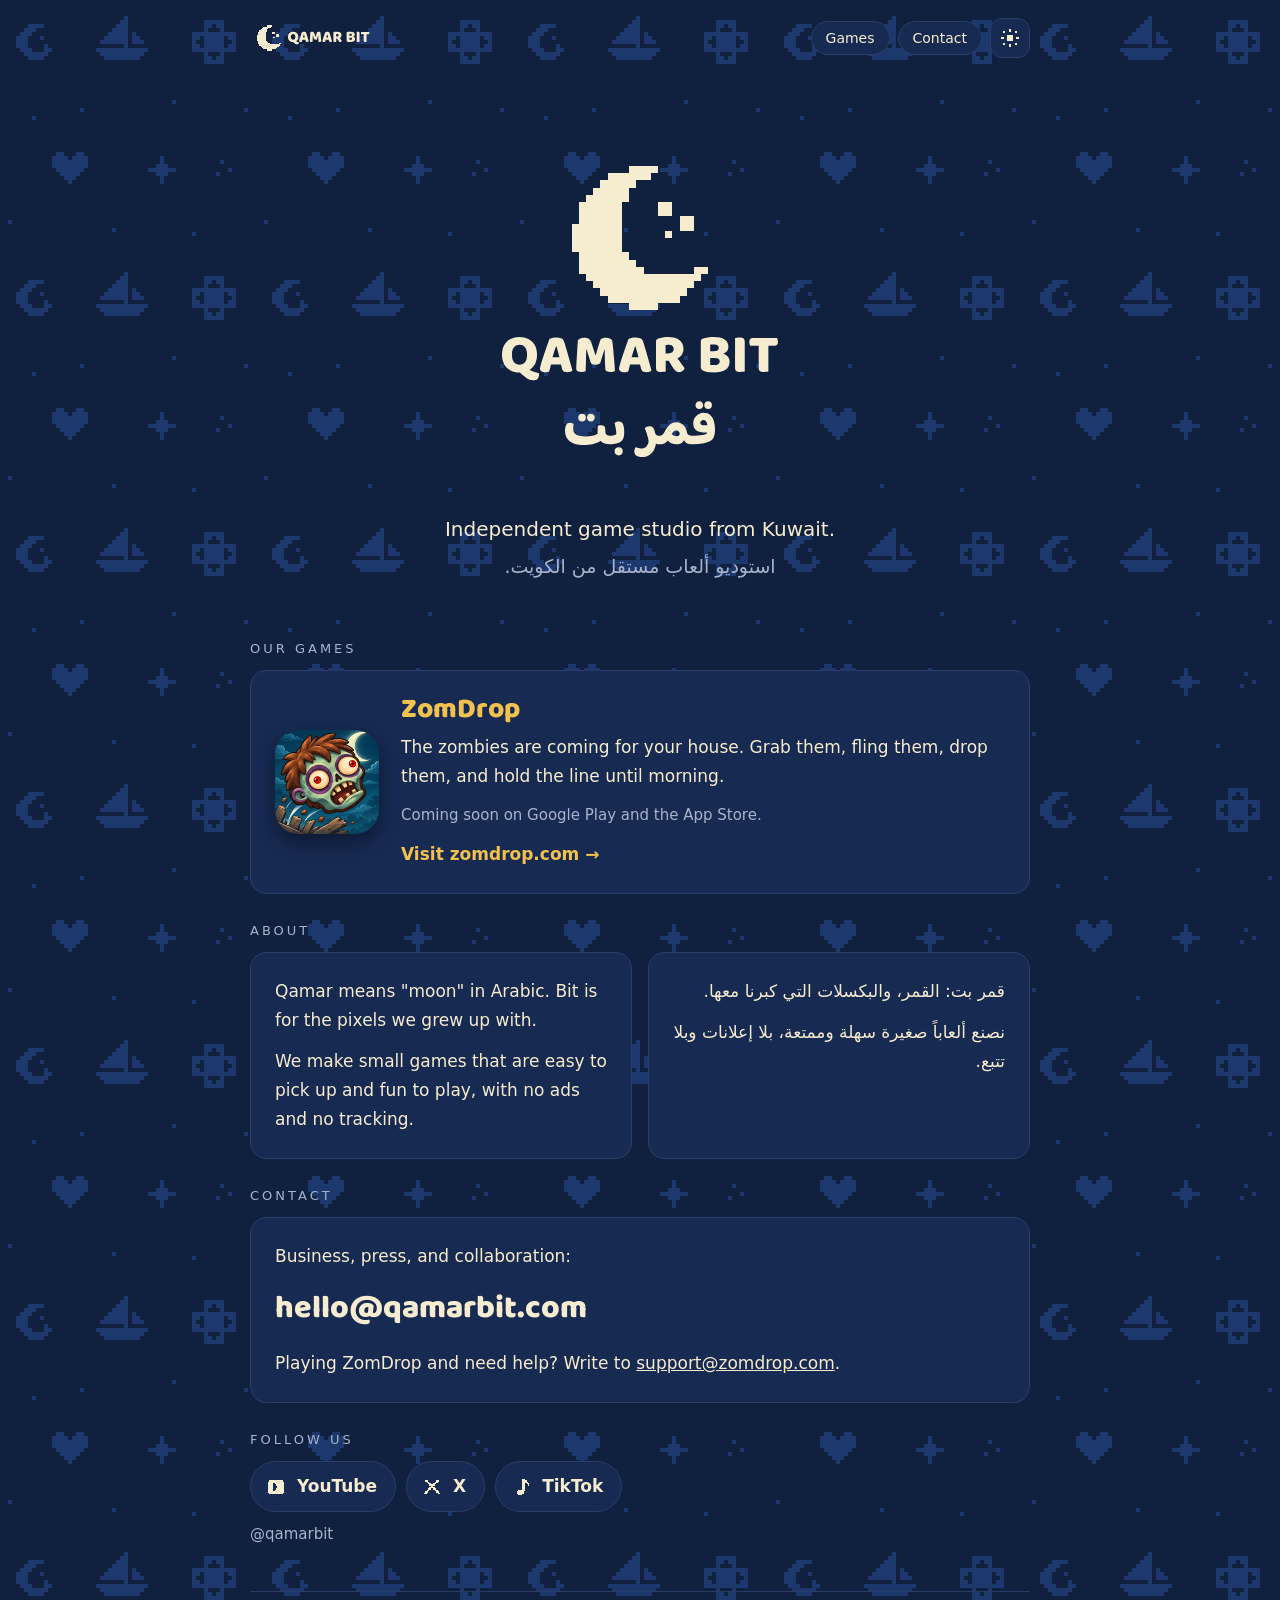
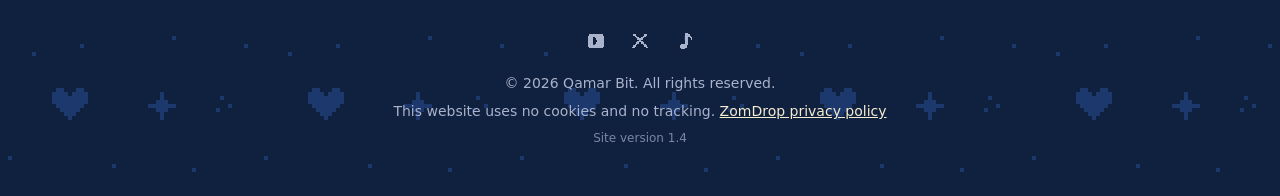
==== commit e1084c18: "1.4" ====
--- a/index.html
+++ b/index.html
@@ -268,7 +268,7 @@
       </p>
       <p>&copy; 2026 Qamar Bit. All rights reserved.</p>
       <p>This website uses no cookies and no tracking. <a href="https://zomdrop.com/privacy.html">ZomDrop privacy policy</a></p>
-      <p class="ver">Site version 1.3</p>
+      <p class="ver">Site version 1.4</p>
     </footer>
 
   </div>
